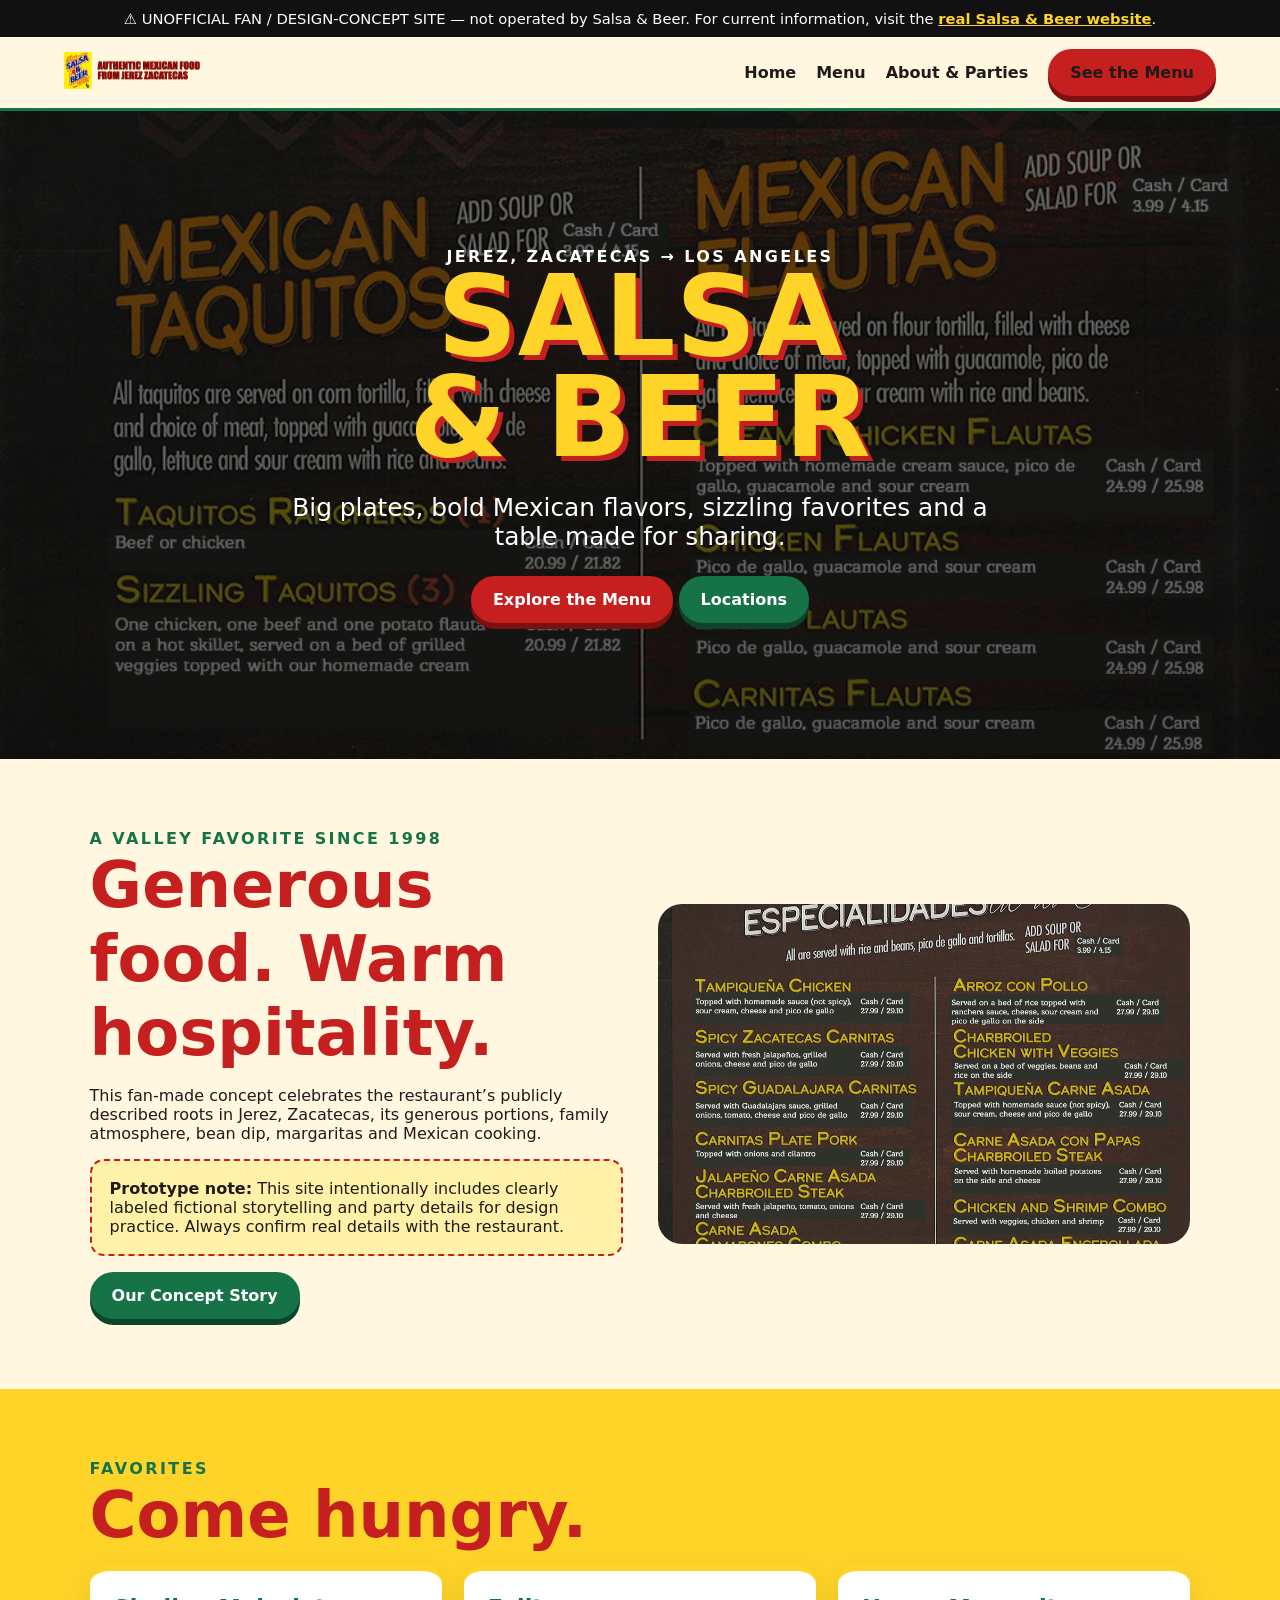
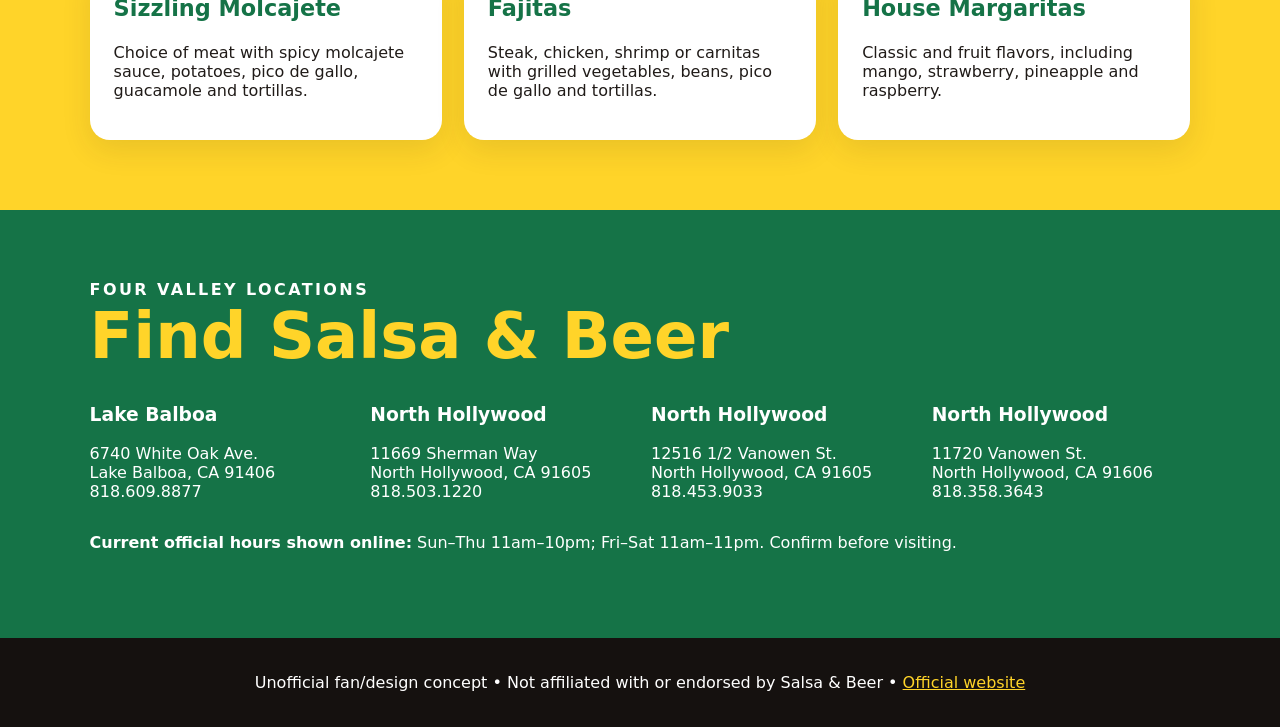
==== index.html @ 7047b147 "Add files via upload" ====
<!doctype html><html lang="en"><head><meta charset="utf-8"><meta name="viewport" content="width=device-width,initial-scale=1"><meta name="robots" content="noindex,nofollow,noarchive,nosnippet,noimageindex"><meta name="googlebot" content="noindex,nofollow,noarchive,nosnippet"><title>Salsa & Beer — Unofficial Fan Concept</title><link rel="stylesheet" href="styles.css"></head><body>
<div class="fan">⚠️ UNOFFICIAL FAN / DESIGN-CONCEPT SITE — not operated by Salsa & Beer. For current information, visit the <a href="https://salsaandbeer.com/" rel="nofollow">real Salsa & Beer website</a>.</div>
<nav class="nav"><a href="index.html"><img src="assets/logo.png" alt="Salsa and Beer logo"></a><div class="links"><a href="index.html">Home</a><a href="menu.html">Menu</a><a href="about.html">About & Parties</a><a class="btn" href="menu.html">See the Menu</a></div><a class="mobile btn" href="menu.html">Menu</a></nav>
<header class="hero"><div><div class="eyebrow" style="color:#fff">Jerez, Zacatecas → Los Angeles</div><h1>SALSA<br>& BEER</h1><p>Big plates, bold Mexican flavors, sizzling favorites and a table made for sharing.</p><a class="btn" href="menu.html">Explore the Menu</a> <a class="btn green" href="#locations">Locations</a></div></header>
<section class="section"><div class="split"><div><div class="eyebrow">A Valley favorite since 1998</div><h2>Generous food. Warm hospitality.</h2><p>This fan-made concept celebrates the restaurant’s publicly described roots in Jerez, Zacatecas, its generous portions, family atmosphere, bean dip, margaritas and Mexican cooking.</p><p class="notice"><strong>Prototype note:</strong> This site intentionally includes clearly labeled fictional storytelling and party details for design practice. Always confirm real details with the restaurant.</p><a class="btn green" href="about.html">Our Concept Story</a></div><div class="photo" style="background-image:url('assets/specialties.jpg')"></div></div></section>
<section class="section" style="background:#ffd429"><div class="eyebrow">Favorites</div><h2>Come hungry.</h2><div class="grid"><div class="card"><h3>Sizzling Molcajete</h3><p>Choice of meat with spicy molcajete sauce, potatoes, pico de gallo, guacamole and tortillas.</p></div><div class="card"><h3>Fajitas</h3><p>Steak, chicken, shrimp or carnitas with grilled vegetables, beans, pico de gallo and tortillas.</p></div><div class="card"><h3>House Margaritas</h3><p>Classic and fruit flavors, including mango, strawberry, pineapple and raspberry.</p></div></div></section>
<section id="locations" class="section locations"><div class="eyebrow" style="color:#fff">Four Valley locations</div><h2>Find Salsa & Beer</h2><div class="grid"><div><h3>Lake Balboa</h3><p>6740 White Oak Ave.<br>Lake Balboa, CA 91406<br>818.609.8877</p></div><div><h3>North Hollywood</h3><p>11669 Sherman Way<br>North Hollywood, CA 91605<br>818.503.1220</p></div><div><h3>North Hollywood</h3><p>12516 1/2 Vanowen St.<br>North Hollywood, CA 91605<br>818.453.9033</p></div><div><h3>North Hollywood</h3><p>11720 Vanowen St.<br>North Hollywood, CA 91606<br>818.358.3643</p></div></div><p><strong>Current official hours shown online:</strong> Sun–Thu 11am–10pm; Fri–Sat 11am–11pm. Confirm before visiting.</p></section>
<footer>Unofficial fan/design concept • Not affiliated with or endorsed by Salsa & Beer • <a href="https://salsaandbeer.com/" rel="nofollow" style="color:#ffd429">Official website</a></footer><script src="script.js"></script></body></html>
---- styles.css ----
:root{--red:#c61f1f;--green:#157347;--yellow:#ffd429;--cream:#fff7df;--ink:#201b18;--dark:#15110f}*{box-sizing:border-box}html{scroll-behavior:smooth}body{margin:0;font-family:system-ui,-apple-system,Segoe UI,Roboto,sans-serif;color:var(--ink);background:var(--cream)}.fan{background:#111;color:#fff;text-align:center;padding:10px 16px;font-size:.92rem}.fan a{color:var(--yellow);font-weight:800}.nav{position:sticky;top:0;z-index:20;background:rgba(255,247,223,.96);backdrop-filter:blur(8px);display:flex;align-items:center;justify-content:space-between;padding:12px clamp(18px,5vw,70px);border-bottom:3px solid var(--green)}.nav img{width:150px;max-height:58px;object-fit:contain}.links{display:flex;gap:20px;align-items:center}.links a{color:var(--ink);text-decoration:none;font-weight:800}.hero{min-height:72vh;display:grid;place-items:center;text-align:center;padding:60px 20px;background:linear-gradient(#0008,#0009),url('assets/tacos.jpg') center/cover}.hero h1{font-size:clamp(3rem,9vw,7rem);line-height:.9;color:var(--yellow);margin:0;text-shadow:5px 5px 0 var(--red)}.hero p{color:#fff;font-size:clamp(1.1rem,2.5vw,1.55rem);max-width:700px}.btn{display:inline-block;border:0;border-radius:999px;padding:14px 22px;background:var(--red);color:#fff;text-decoration:none;font-weight:900;cursor:pointer;box-shadow:0 6px 0 #7c1010;transition:.14s transform,.14s box-shadow}.btn.green{background:var(--green);box-shadow:0 6px 0 #0c452b}.btn:hover{transform:translateY(-2px)}.btn:active,.btn.pop{transform:translateY(5px) scale(.97);box-shadow:0 1px 0 #111}.section{padding:70px clamp(20px,7vw,100px)}.section h2{font-size:clamp(2rem,5vw,4rem);color:var(--red);margin:0 0 12px}.eyebrow{text-transform:uppercase;letter-spacing:.15em;color:var(--green);font-weight:900}.grid{display:grid;grid-template-columns:repeat(auto-fit,minmax(240px,1fr));gap:22px}.card{background:#fff;border-radius:20px;padding:24px;box-shadow:0 10px 30px #3b29161c;border-top:7px solid var(--yellow)}.card h3{color:var(--green);font-size:1.4rem;margin-top:0}.photo{min-height:340px;border-radius:24px;background:center/cover}.split{display:grid;grid-template-columns:1fr 1fr;gap:35px;align-items:center}.locations{background:var(--green);color:#fff}.locations h2{color:var(--yellow)}footer{background:var(--dark);color:#fff;padding:35px;text-align:center}.notice{background:#fff1a8;border:2px dashed var(--red);padding:18px;border-radius:14px}.menu-nav{display:flex;gap:10px;flex-wrap:wrap;margin:25px 0}.menu-section{margin:50px 0}.menu-items{display:grid;grid-template-columns:repeat(auto-fit,minmax(290px,1fr));gap:12px}.item{background:#fff;padding:16px;border-left:5px solid var(--green);display:grid;grid-template-columns:1fr auto;gap:8px}.item h3{margin:0;color:var(--red)}.item p{margin:5px 0 0;color:#554}.price{font-weight:900;white-space:nowrap}.fake{font-size:.82rem;background:#fff1a8;padding:2px 6px;border-radius:6px}.mobile{display:none}@media(max-width:760px){.split{grid-template-columns:1fr}.links{display:none}.mobile{display:block}.nav img{width:120px}.hero{min-height:62vh}.section{padding:48px 20px}}
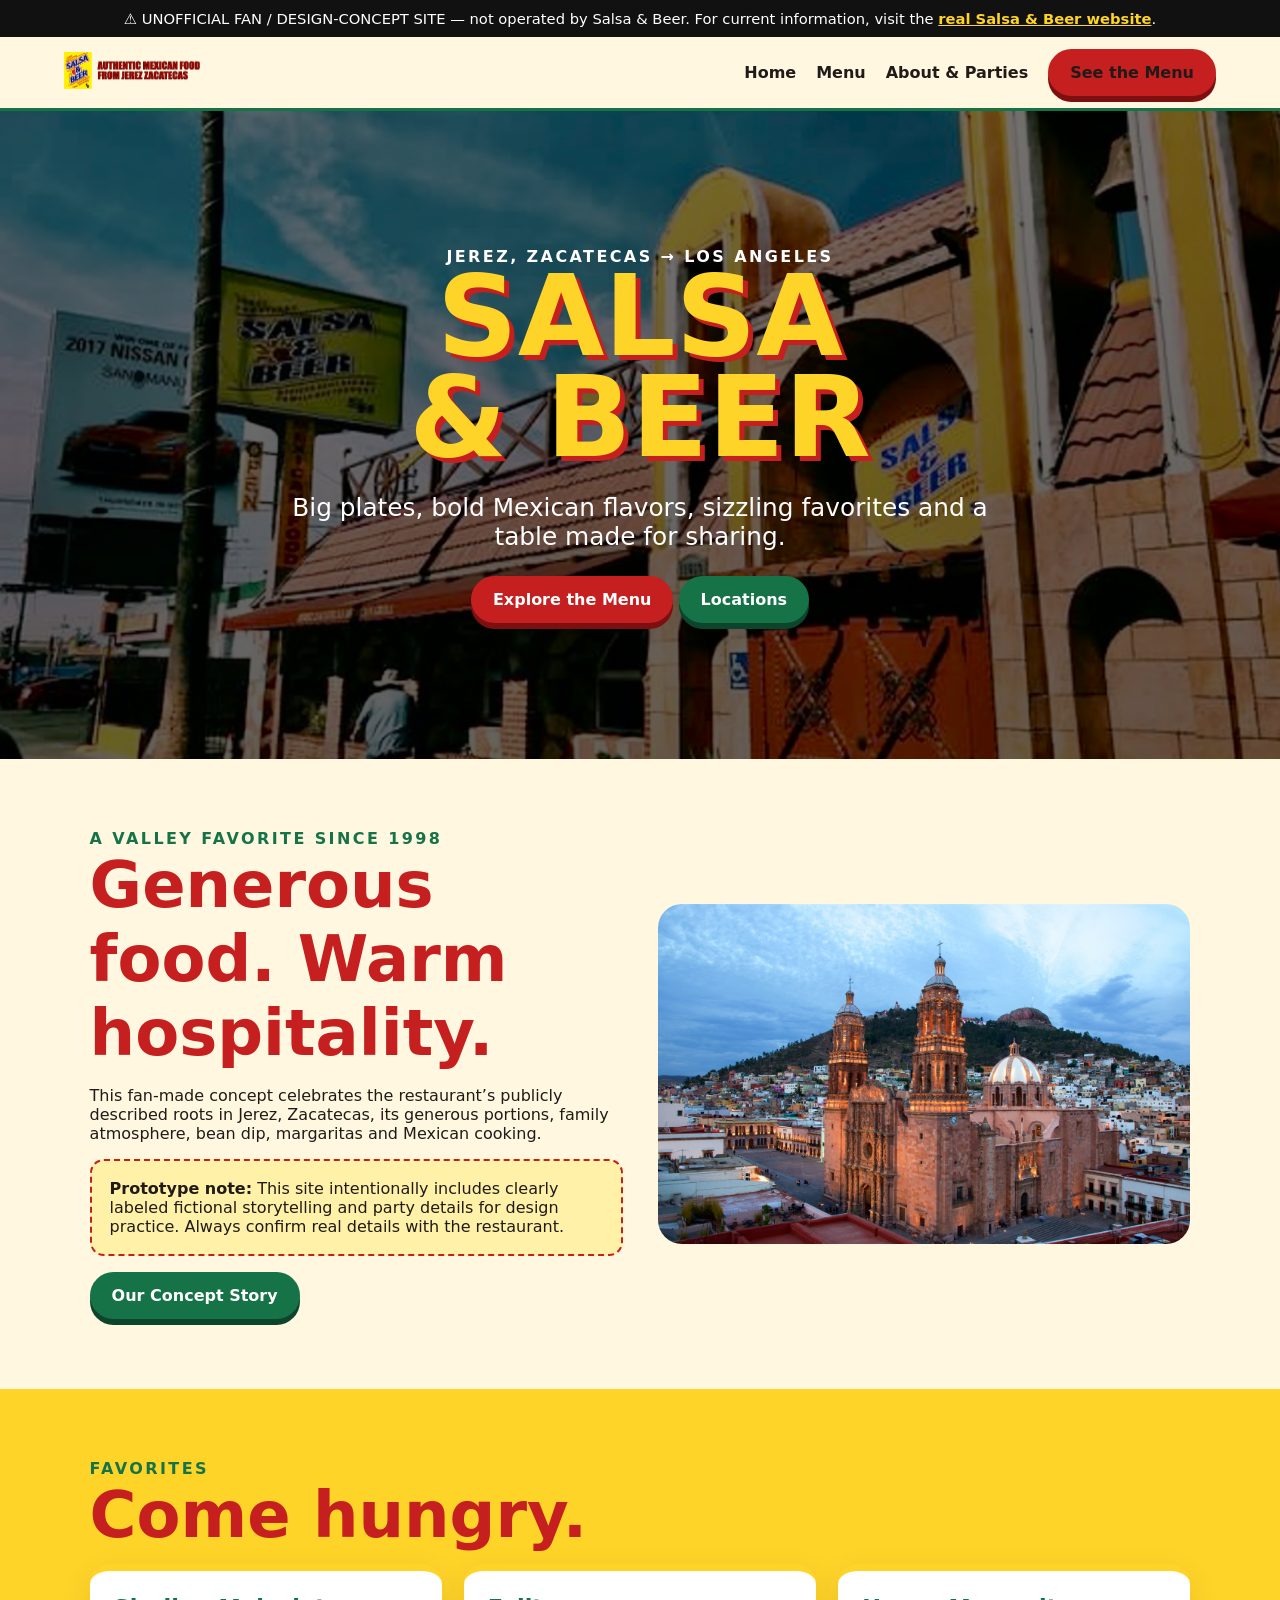
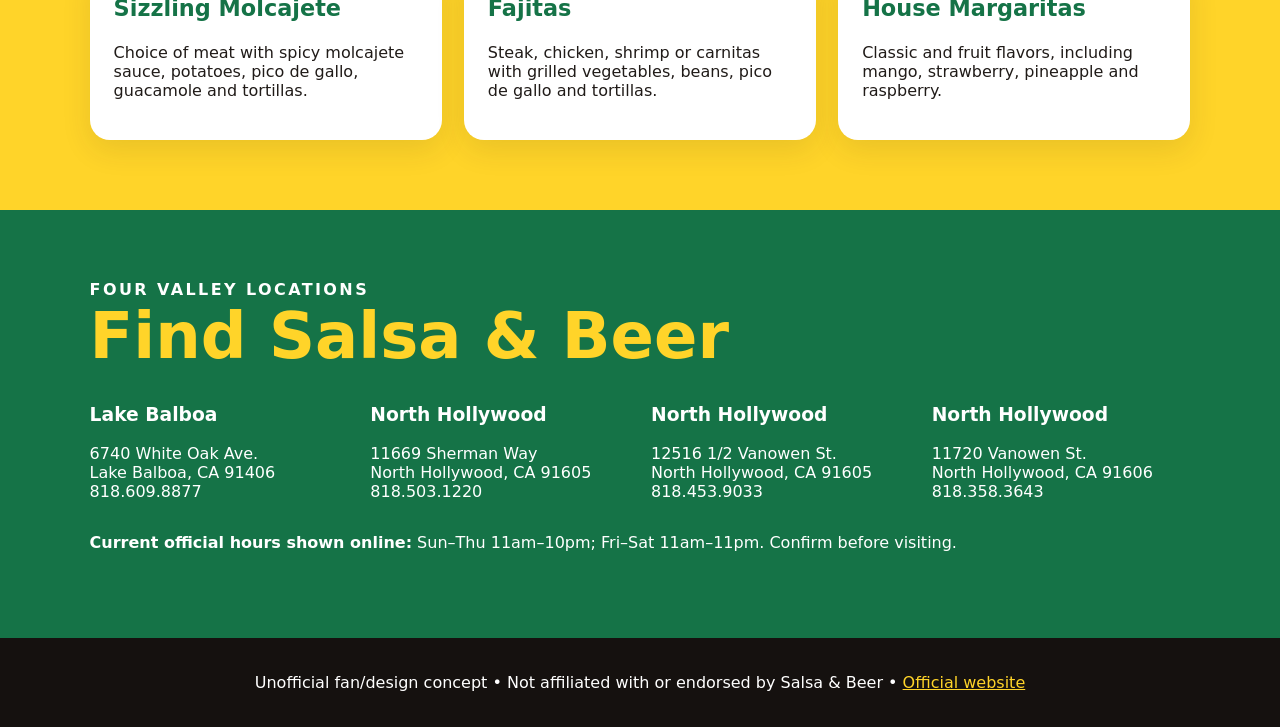
==== commit e905502f: "Duplicate section for restaurant concept" ====
--- a/index.html
+++ b/index.html
@@ -2,7 +2,7 @@
 <div class="fan">⚠️ UNOFFICIAL FAN / DESIGN-CONCEPT SITE — not operated by Salsa & Beer. For current information, visit the <a href="https://salsaandbeer.com/" rel="nofollow">real Salsa & Beer website</a>.</div>
 <nav class="nav"><a href="index.html"><img src="assets/logo.png" alt="Salsa and Beer logo"></a><div class="links"><a href="index.html">Home</a><a href="menu.html">Menu</a><a href="about.html">About & Parties</a><a class="btn" href="menu.html">See the Menu</a></div><a class="mobile btn" href="menu.html">Menu</a></nav>
 <header class="hero"><div><div class="eyebrow" style="color:#fff">Jerez, Zacatecas → Los Angeles</div><h1>SALSA<br>& BEER</h1><p>Big plates, bold Mexican flavors, sizzling favorites and a table made for sharing.</p><a class="btn" href="menu.html">Explore the Menu</a> <a class="btn green" href="#locations">Locations</a></div></header>
-<section class="section"><div class="split"><div><div class="eyebrow">A Valley favorite since 1998</div><h2>Generous food. Warm hospitality.</h2><p>This fan-made concept celebrates the restaurant’s publicly described roots in Jerez, Zacatecas, its generous portions, family atmosphere, bean dip, margaritas and Mexican cooking.</p><p class="notice"><strong>Prototype note:</strong> This site intentionally includes clearly labeled fictional storytelling and party details for design practice. Always confirm real details with the restaurant.</p><a class="btn green" href="about.html">Our Concept Story</a></div><div class="photo" style="background-image:url('assets/specialties.jpg')"></div></div></section>
+<section class="section"><div class="split"><div><div class="eyebrow">A Valley favorite since 1998</div><h2>Generous food. Warm hospitality.</h2><p>This fan-made concept celebrates the restaurant’s publicly described roots in Jerez, Zacatecas, its generous portions, family atmosphere, bean dip, margaritas and Mexican cooking.</p><p class="notice"><strong>Prototype note:</strong> This site intentionally includes clearly labeled fictional storytelling and party details for design practice. Always confirm real details with the restaurant.</p><a class="btn green" href="about.html">Our Concept Story</a></div><div class="photo" style="background-image:url('assets/Zacatecas-Gaia-Xtreme-2.jpg')"></div></div></section>
 <section class="section" style="background:#ffd429"><div class="eyebrow">Favorites</div><h2>Come hungry.</h2><div class="grid"><div class="card"><h3>Sizzling Molcajete</h3><p>Choice of meat with spicy molcajete sauce, potatoes, pico de gallo, guacamole and tortillas.</p></div><div class="card"><h3>Fajitas</h3><p>Steak, chicken, shrimp or carnitas with grilled vegetables, beans, pico de gallo and tortillas.</p></div><div class="card"><h3>House Margaritas</h3><p>Classic and fruit flavors, including mango, strawberry, pineapple and raspberry.</p></div></div></section>
 <section id="locations" class="section locations"><div class="eyebrow" style="color:#fff">Four Valley locations</div><h2>Find Salsa & Beer</h2><div class="grid"><div><h3>Lake Balboa</h3><p>6740 White Oak Ave.<br>Lake Balboa, CA 91406<br>818.609.8877</p></div><div><h3>North Hollywood</h3><p>11669 Sherman Way<br>North Hollywood, CA 91605<br>818.503.1220</p></div><div><h3>North Hollywood</h3><p>12516 1/2 Vanowen St.<br>North Hollywood, CA 91605<br>818.453.9033</p></div><div><h3>North Hollywood</h3><p>11720 Vanowen St.<br>North Hollywood, CA 91606<br>818.358.3643</p></div></div><p><strong>Current official hours shown online:</strong> Sun–Thu 11am–10pm; Fri–Sat 11am–11pm. Confirm before visiting.</p></section>
 <footer>Unofficial fan/design concept • Not affiliated with or endorsed by Salsa & Beer • <a href="https://salsaandbeer.com/" rel="nofollow" style="color:#ffd429">Official website</a></footer><script src="script.js"></script></body></html>
--- a/styles.css
+++ b/styles.css
@@ -1 +1 @@
-:root{--red:#c61f1f;--green:#157347;--yellow:#ffd429;--cream:#fff7df;--ink:#201b18;--dark:#15110f}*{box-sizing:border-box}html{scroll-behavior:smooth}body{margin:0;font-family:system-ui,-apple-system,Segoe UI,Roboto,sans-serif;color:var(--ink);background:var(--cream)}.fan{background:#111;color:#fff;text-align:center;padding:10px 16px;font-size:.92rem}.fan a{color:var(--yellow);font-weight:800}.nav{position:sticky;top:0;z-index:20;background:rgba(255,247,223,.96);backdrop-filter:blur(8px);display:flex;align-items:center;justify-content:space-between;padding:12px clamp(18px,5vw,70px);border-bottom:3px solid var(--green)}.nav img{width:150px;max-height:58px;object-fit:contain}.links{display:flex;gap:20px;align-items:center}.links a{color:var(--ink);text-decoration:none;font-weight:800}.hero{min-height:72vh;display:grid;place-items:center;text-align:center;padding:60px 20px;background:linear-gradient(#0008,#0009),url('assets/tacos.jpg') center/cover}.hero h1{font-size:clamp(3rem,9vw,7rem);line-height:.9;color:var(--yellow);margin:0;text-shadow:5px 5px 0 var(--red)}.hero p{color:#fff;font-size:clamp(1.1rem,2.5vw,1.55rem);max-width:700px}.btn{display:inline-block;border:0;border-radius:999px;padding:14px 22px;background:var(--red);color:#fff;text-decoration:none;font-weight:900;cursor:pointer;box-shadow:0 6px 0 #7c1010;transition:.14s transform,.14s box-shadow}.btn.green{background:var(--green);box-shadow:0 6px 0 #0c452b}.btn:hover{transform:translateY(-2px)}.btn:active,.btn.pop{transform:translateY(5px) scale(.97);box-shadow:0 1px 0 #111}.section{padding:70px clamp(20px,7vw,100px)}.section h2{font-size:clamp(2rem,5vw,4rem);color:var(--red);margin:0 0 12px}.eyebrow{text-transform:uppercase;letter-spacing:.15em;color:var(--green);font-weight:900}.grid{display:grid;grid-template-columns:repeat(auto-fit,minmax(240px,1fr));gap:22px}.card{background:#fff;border-radius:20px;padding:24px;box-shadow:0 10px 30px #3b29161c;border-top:7px solid var(--yellow)}.card h3{color:var(--green);font-size:1.4rem;margin-top:0}.photo{min-height:340px;border-radius:24px;background:center/cover}.split{display:grid;grid-template-columns:1fr 1fr;gap:35px;align-items:center}.locations{background:var(--green);color:#fff}.locations h2{color:var(--yellow)}footer{background:var(--dark);color:#fff;padding:35px;text-align:center}.notice{background:#fff1a8;border:2px dashed var(--red);padding:18px;border-radius:14px}.menu-nav{display:flex;gap:10px;flex-wrap:wrap;margin:25px 0}.menu-section{margin:50px 0}.menu-items{display:grid;grid-template-columns:repeat(auto-fit,minmax(290px,1fr));gap:12px}.item{background:#fff;padding:16px;border-left:5px solid var(--green);display:grid;grid-template-columns:1fr auto;gap:8px}.item h3{margin:0;color:var(--red)}.item p{margin:5px 0 0;color:#554}.price{font-weight:900;white-space:nowrap}.fake{font-size:.82rem;background:#fff1a8;padding:2px 6px;border-radius:6px}.mobile{display:none}@media(max-width:760px){.split{grid-template-columns:1fr}.links{display:none}.mobile{display:block}.nav img{width:120px}.hero{min-height:62vh}.section{padding:48px 20px}}
+:root{--red:#c61f1f;--green:#157347;--yellow:#ffd429;--cream:#fff7df;--ink:#201b18;--dark:#15110f}*{box-sizing:border-box}html{scroll-behavior:smooth}body{margin:0;font-family:system-ui,-apple-system,Segoe UI,Roboto,sans-serif;color:var(--ink);background:var(--cream)}.fan{background:#111;color:#fff;text-align:center;padding:10px 16px;font-size:.92rem}.fan a{color:var(--yellow);font-weight:800}.nav{position:sticky;top:0;z-index:20;background:rgba(255,247,223,.96);backdrop-filter:blur(8px);display:flex;align-items:center;justify-content:space-between;padding:12px clamp(18px,5vw,70px);border-bottom:3px solid var(--green)}.nav img{width:150px;max-height:58px;object-fit:contain}.links{display:flex;gap:20px;align-items:center}.links a{color:var(--ink);text-decoration:none;font-weight:800}.hero{min-height:72vh;display:grid;place-items:center;text-align:center;padding:60px 20px;background:linear-gradient(#0008,#0009),url('assets/Salsa_and_beer_d62ov4.webp') center/cover}.hero h1{font-size:clamp(3rem,9vw,7rem);line-height:.9;color:var(--yellow);margin:0;text-shadow:5px 5px 0 var(--red)}.hero p{color:#fff;font-size:clamp(1.1rem,2.5vw,1.55rem);max-width:700px}.btn{display:inline-block;border:0;border-radius:999px;padding:14px 22px;background:var(--red);color:#fff;text-decoration:none;font-weight:900;cursor:pointer;box-shadow:0 6px 0 #7c1010;transition:.14s transform,.14s box-shadow}.btn.green{background:var(--green);box-shadow:0 6px 0 #0c452b}.btn:hover{transform:translateY(-2px)}.btn:active,.btn.pop{transform:translateY(5px) scale(.97);box-shadow:0 1px 0 #111}.section{padding:70px clamp(20px,7vw,100px)}.section h2{font-size:clamp(2rem,5vw,4rem);color:var(--red);margin:0 0 12px}.eyebrow{text-transform:uppercase;letter-spacing:.15em;color:var(--green);font-weight:900}.grid{display:grid;grid-template-columns:repeat(auto-fit,minmax(240px,1fr));gap:22px}.card{background:#fff;border-radius:20px;padding:24px;box-shadow:0 10px 30px #3b29161c;border-top:7px solid var(--yellow)}.card h3{color:var(--green);font-size:1.4rem;margin-top:0}.photo{min-height:340px;border-radius:24px;background:center/cover}.split{display:grid;grid-template-columns:1fr 1fr;gap:35px;align-items:center}.locations{background:var(--green);color:#fff}.locations h2{color:var(--yellow)}footer{background:var(--dark);color:#fff;padding:35px;text-align:center}.notice{background:#fff1a8;border:2px dashed var(--red);padding:18px;border-radius:14px}.menu-nav{display:flex;gap:10px;flex-wrap:wrap;margin:25px 0}.menu-section{margin:50px 0}.menu-items{display:grid;grid-template-columns:repeat(auto-fit,minmax(290px,1fr));gap:12px}.item{background:#fff;padding:16px;border-left:5px solid var(--green);display:grid;grid-template-columns:1fr auto;gap:8px}.item h3{margin:0;color:var(--red)}.item p{margin:5px 0 0;color:#554}.price{font-weight:900;white-space:nowrap}.fake{font-size:.82rem;background:#fff1a8;padding:2px 6px;border-radius:6px}.mobile{display:none}@media(max-width:760px){.split{grid-template-columns:1fr}.links{display:none}.mobile{display:block}.nav img{width:120px}.hero{min-height:62vh}.section{padding:48px 20px}}
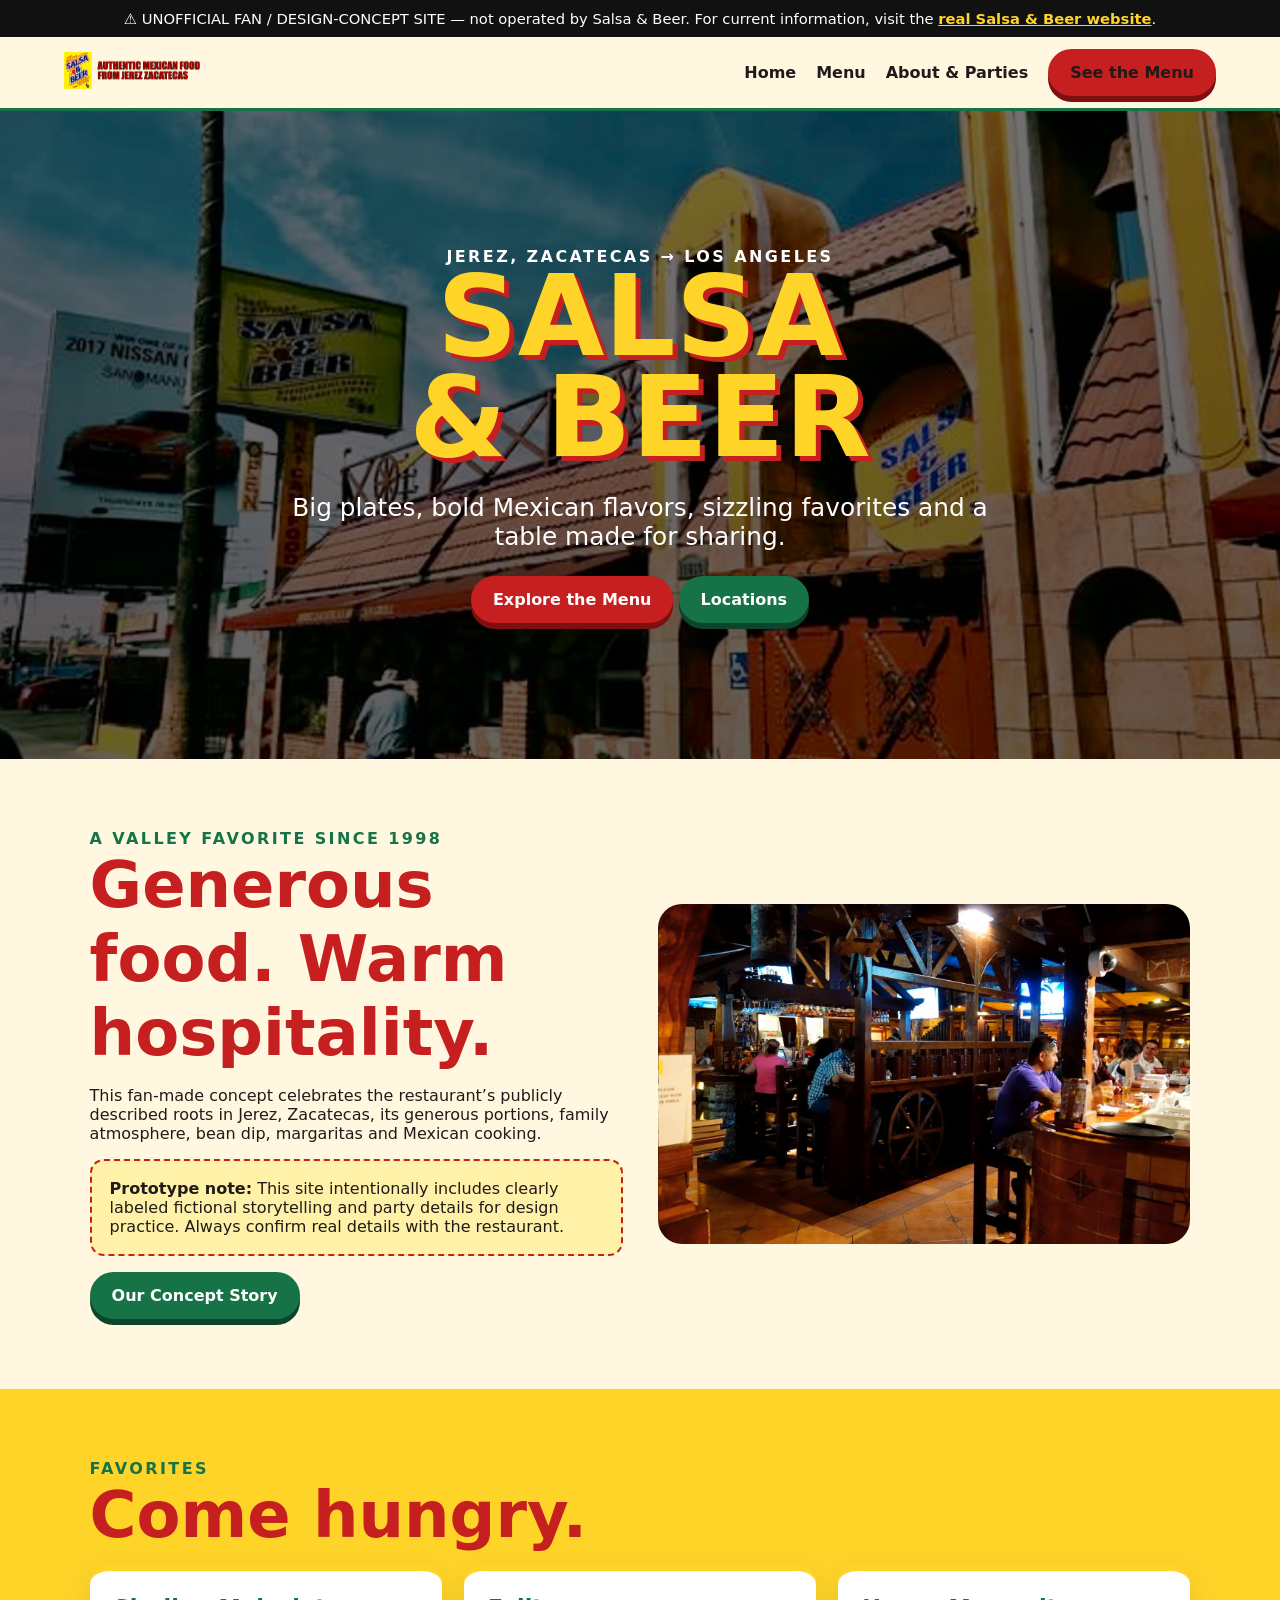
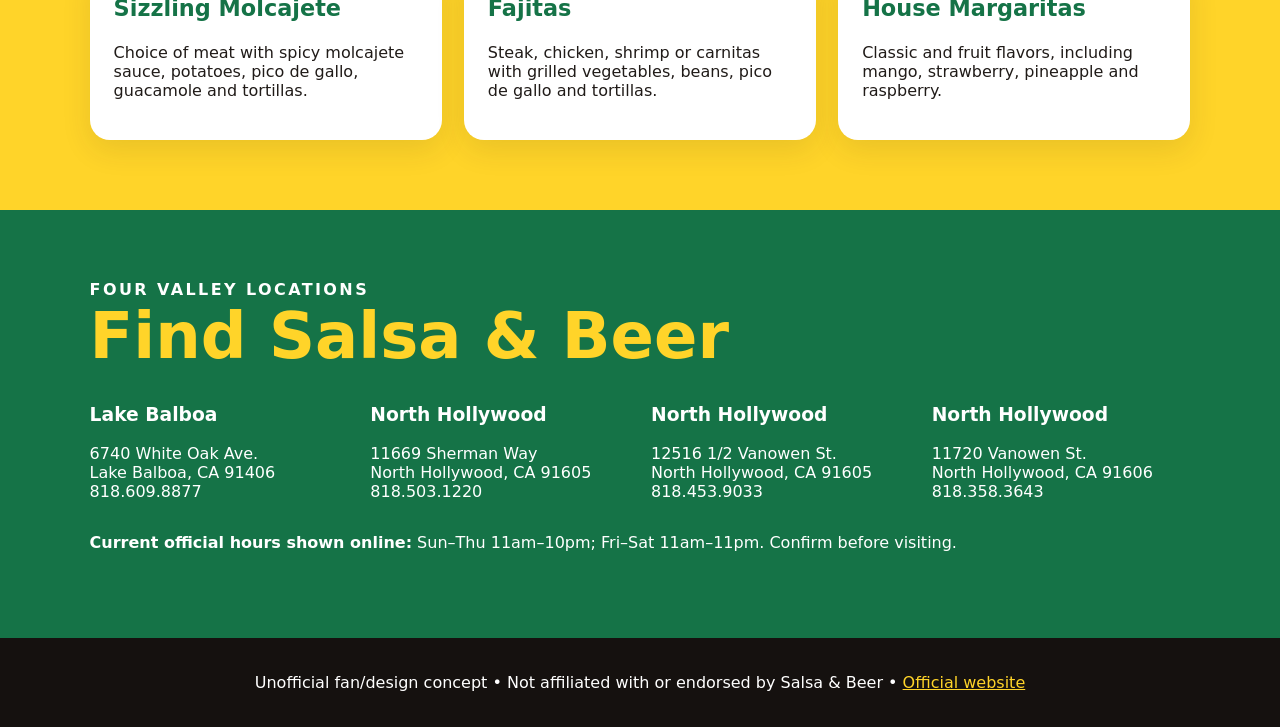
==== commit 179ef70e: "Add new section for restaurant offerings and locations Added a new section to highlight the restaura" ====
--- a/index.html
+++ b/index.html
@@ -2,7 +2,7 @@
 <div class="fan">⚠️ UNOFFICIAL FAN / DESIGN-CONCEPT SITE — not operated by Salsa & Beer. For current information, visit the <a href="https://salsaandbeer.com/" rel="nofollow">real Salsa & Beer website</a>.</div>
 <nav class="nav"><a href="index.html"><img src="assets/logo.png" alt="Salsa and Beer logo"></a><div class="links"><a href="index.html">Home</a><a href="menu.html">Menu</a><a href="about.html">About & Parties</a><a class="btn" href="menu.html">See the Menu</a></div><a class="mobile btn" href="menu.html">Menu</a></nav>
 <header class="hero"><div><div class="eyebrow" style="color:#fff">Jerez, Zacatecas → Los Angeles</div><h1>SALSA<br>& BEER</h1><p>Big plates, bold Mexican flavors, sizzling favorites and a table made for sharing.</p><a class="btn" href="menu.html">Explore the Menu</a> <a class="btn green" href="#locations">Locations</a></div></header>
-<section class="section"><div class="split"><div><div class="eyebrow">A Valley favorite since 1998</div><h2>Generous food. Warm hospitality.</h2><p>This fan-made concept celebrates the restaurant’s publicly described roots in Jerez, Zacatecas, its generous portions, family atmosphere, bean dip, margaritas and Mexican cooking.</p><p class="notice"><strong>Prototype note:</strong> This site intentionally includes clearly labeled fictional storytelling and party details for design practice. Always confirm real details with the restaurant.</p><a class="btn green" href="about.html">Our Concept Story</a></div><div class="photo" style="background-image:url('assets/Zacatecas-Gaia-Xtreme-2.jpg')"></div></div></section>
+<section class="section"><div class="split"><div><div class="eyebrow">A Valley favorite since 1998</div><h2>Generous food. Warm hospitality.</h2><p>This fan-made concept celebrates the restaurant’s publicly described roots in Jerez, Zacatecas, its generous portions, family atmosphere, bean dip, margaritas and Mexican cooking.</p><p class="notice"><strong>Prototype note:</strong> This site intentionally includes clearly labeled fictional storytelling and party details for design practice. Always confirm real details with the restaurant.</p><a class="btn green" href="about.html">Our Concept Story</a></div><div class="photo" style="background-image:url('assets/salsa-beer-interior.jpg')"></div></div></section>
 <section class="section" style="background:#ffd429"><div class="eyebrow">Favorites</div><h2>Come hungry.</h2><div class="grid"><div class="card"><h3>Sizzling Molcajete</h3><p>Choice of meat with spicy molcajete sauce, potatoes, pico de gallo, guacamole and tortillas.</p></div><div class="card"><h3>Fajitas</h3><p>Steak, chicken, shrimp or carnitas with grilled vegetables, beans, pico de gallo and tortillas.</p></div><div class="card"><h3>House Margaritas</h3><p>Classic and fruit flavors, including mango, strawberry, pineapple and raspberry.</p></div></div></section>
 <section id="locations" class="section locations"><div class="eyebrow" style="color:#fff">Four Valley locations</div><h2>Find Salsa & Beer</h2><div class="grid"><div><h3>Lake Balboa</h3><p>6740 White Oak Ave.<br>Lake Balboa, CA 91406<br>818.609.8877</p></div><div><h3>North Hollywood</h3><p>11669 Sherman Way<br>North Hollywood, CA 91605<br>818.503.1220</p></div><div><h3>North Hollywood</h3><p>12516 1/2 Vanowen St.<br>North Hollywood, CA 91605<br>818.453.9033</p></div><div><h3>North Hollywood</h3><p>11720 Vanowen St.<br>North Hollywood, CA 91606<br>818.358.3643</p></div></div><p><strong>Current official hours shown online:</strong> Sun–Thu 11am–10pm; Fri–Sat 11am–11pm. Confirm before visiting.</p></section>
 <footer>Unofficial fan/design concept • Not affiliated with or endorsed by Salsa & Beer • <a href="https://salsaandbeer.com/" rel="nofollow" style="color:#ffd429">Official website</a></footer><script src="script.js"></script></body></html>
